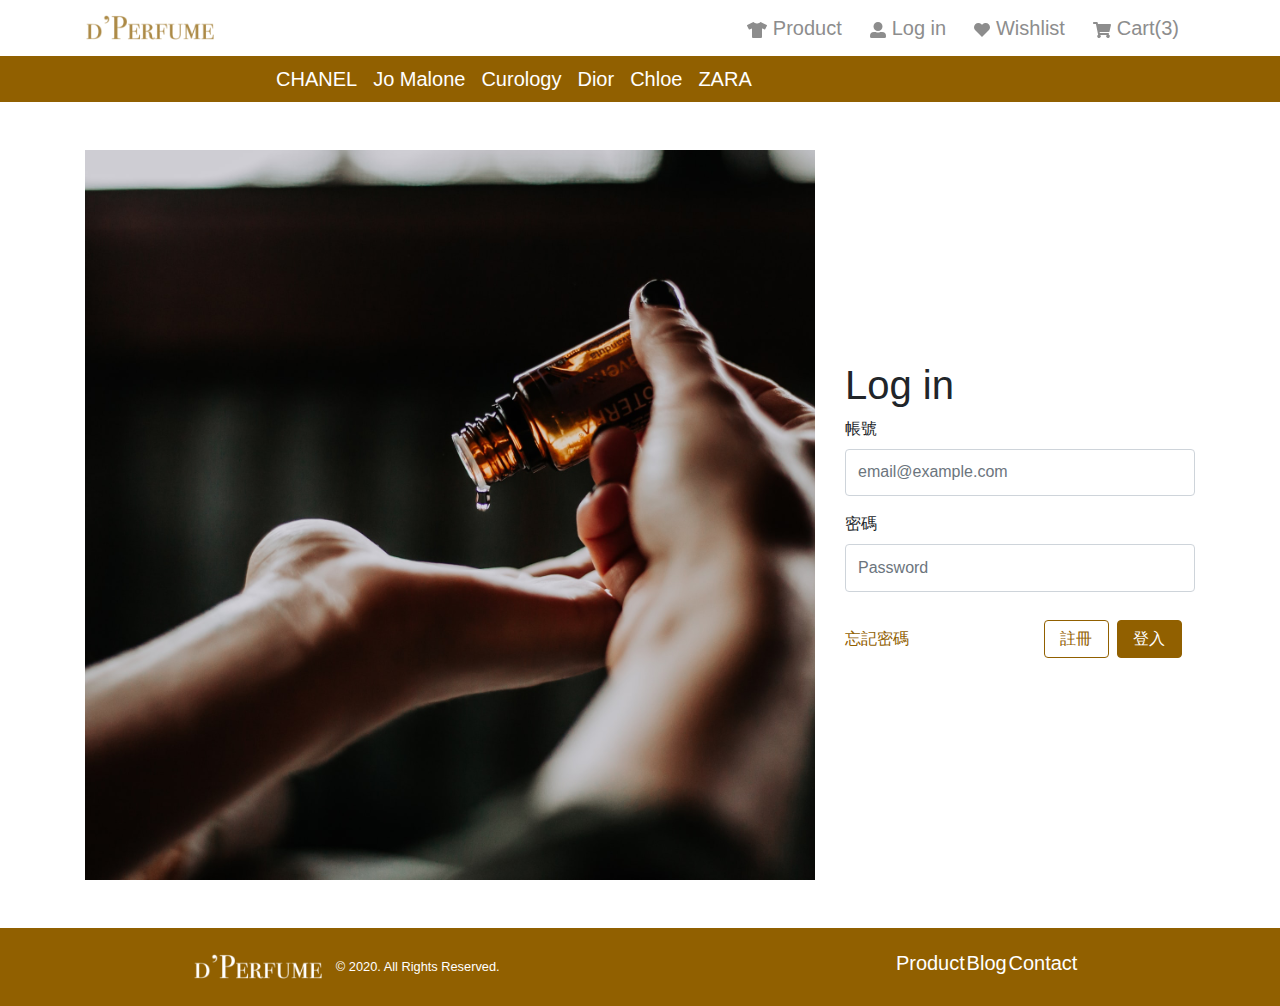
==== logIn.htm @ cc2df84a "Initial commit" ====
<!DOCTYPE html>
<html lang="en">
<head>
    <meta charset="UTF-8">
    <meta name="viewport" content="width=device-width, initial-scale=1.0">
    <title>D‘PERFUME | Product</title>
    <link rel="shortcut icon" href="images/favicon.ico">
    <meta name='description' content='Perfume your day'/>
    <link href="images/favicon.ico" rel="apple-touch-icon" />
    <meta http-equiv="X-UA-Compatible" content="IE=Edge" />
    <link rel="stylesheet" href="css/all.min.css">
    <script type="text/javascript" src="js/all.js"></script>
</head>
<body>
    <div class="container px-0">
        <div class="header row justify-content-between align-items-center px-3 mx-0">
            <a href="index.htm"><img src="images/d’Perfume.png" alt="Logo"></a>
            <ul class="list-unstyled col-8 col-lg-5 d-none d-sm-flex justify-content-between align-items-center mb-0">
                <li><a href="productList.htm">
                    <img src="images/tshirt.svg" alt="Product">
                    Product
                </a></li>
                <li><a href="#">
                    <img src="images/user-alt.svg" alt="Log in">
                    Log in
                </a></li>
                <li><a href="#">
                    <img src="images/Heart.svg" alt="Wishlist">
                    Wishlist
                </a></li>
                <li><a href="#">
                    <img src="images/shopping-cart.svg" alt="Cart(3)">
                    Cart(3)
                </a></li>
            </ul>
            <div class="mob-shoppingCart d-flex d-sm-none justify-content-between align-items-center" >
                <a href="#"><img src="images/shopping-cart.svg" class="img-fluid" alt="購物車"></a>
                <div class="shoppingNum d-flex justify-content-center align-items-center">
                    <p>3</p>
                </div>
                <a data-toggle="collapse" href="#collapseExample" role="button" aria-expanded="false" aria-controls="collapseExample"><img src="images/ham.svg" class="d-block d-sm-none pl-5" alt=""></a>
            </div>
        </div>
    </div>
    <div class="container-fluid d-block d-sm-none p-0">
        <ul class="navbar-nav collapse"  id="collapseExample">
            <li class="nav-item bg-ham text-center border-bottom border-white"><a href="productList.htm" class="nav-link text-white py-3">Product</a></li>
            <li class="nav-item bg-ham text-center border-bottom border-white"><a href="#" class="nav-link text-white py-3">Wishlist</a></li>
            <li class="nav-item bg-ham text-center border-bottom border-white"><a href="#" class="nav-link text-white py-3">Blog</a></li>
            <li class="nav-item bg-ham text-center border-bottom border-white"><a href="#" class="nav-link text-white py-3">Contact</a></li>
            <li class="nav-item bg-ham text-center border-bottom border-white"><a href="logIn.htm" class="nav-link text-white py-3">log in</a></li>
        </ul>
    </div>
    <div class="row brandName px-0 ">
        <div class="navbar col-12 d-none d-sm-flex justify-content-center align-items-center navbar-primaryDark bg-primaryDark">
            <ul class="nav col-11 col-lg-7">
                <li class="nav-item pr-3"><a href="#">CHANEL</a></li>
                <li class="nav-item pr-3"><a href="#">Jo Malone</a></li>
                <li class="nav-item pr-3"><a href="#">Curology</a></li>
                <li class="nav-item pr-3"><a href="#">Dior</a></li>
                <li class="nav-item pr-3"><a href="#">Chloe</a></li>
                <li class="nav-item pr-3"><a href="#">ZARA</a></li>
            </ul>
        </div>
    </div>
    <div class="content container my-5">
        <div class="row align-items-center">
            <img src="images/logIn/1.png" class="col-12 col-lg-8" alt="log in">
            <div class="col-12 col-lg-4 mt-3 mt-lg-0">
                <h1>Log in</h1>
                <form>
                    <div class="form-group">
                        <label for="exampleInputEmail1">帳號</label>
                        <input type="email" class="form-control" id="exampleInputEmail1" aria-describedby="emailHelp" placeholder="email@example.com">
                      </div>
                    <div class="form-group">
                        <label for="exampleInputPassword1">密碼</label>
                        <input type="password" class="form-control" id="exampleInputPassword1" placeholder="Password">
                    </div>
                    <div class="submit d-flex justify-content-between align-items-center">
                        <p class="mb-0"><a href="#">忘記密碼</a></p>
                        <div class="btn">
                            <button type="submit" class="btn btn-primary signOut mr-1">註冊</button>
                            <button type="submit" class="btn btn-primaryDark logIn"><a href="member.htm" class="text-white py-2">登入</a></button>
                        </div>
                    </div>
                </form>
            </div>
        </div>
    </div>
    <div class="footer container-fluid px-0 mt-5">
        <div class="footer-contact">
            <ul class="list-unstyled col-12 d-flex justify-content-around mb-0">
                <li class="col-11 col-sm-5 col-lg-3  px-0 d-flex justify-content-around align-items-center">
                    <a href="#"><img src="images/d’Perfumew.png" alt=""></a>
                    <small class="mb-0">© 2020. All Rights Reserved.</small>
                </li>
                <li class="col-5 col-lg-2 d-none d-sm-flex justify-content-around">
                    <a href="#">Product</a>
                    <a href="#">Blog</a>
                    <a href="#">Contact</a>
                </li>
            </ul>
        </div>

    </div>




    <script src="https://code.jquery.com/jquery-3.5.1.slim.min.js" integrity="sha384-DfXdz2htPH0lsSSs5nCTpuj/zy4C+OGpamoFVy38MVBnE+IbbVYUew+OrCXaRkfj" crossorigin="anonymous"></script>
    <script src="https://cdn.jsdelivr.net/npm/popper.js@1.16.1/dist/umd/popper.min.js" integrity="sha384-9/reFTGAW83EW2RDu2S0VKaIzap3H66lZH81PoYlFhbGU+6BZp6G7niu735Sk7lN" crossorigin="anonymous"></script>
    <script src="https://stackpath.bootstrapcdn.com/bootstrap/4.5.2/js/bootstrap.min.js" integrity="sha384-B4gt1jrGC7Jh4AgTPSdUtOBvfO8shuf57BaghqFfPlYxofvL8/KUEfYiJOMMV+rV" crossorigin="anonymous"></script>
</body>
</html>
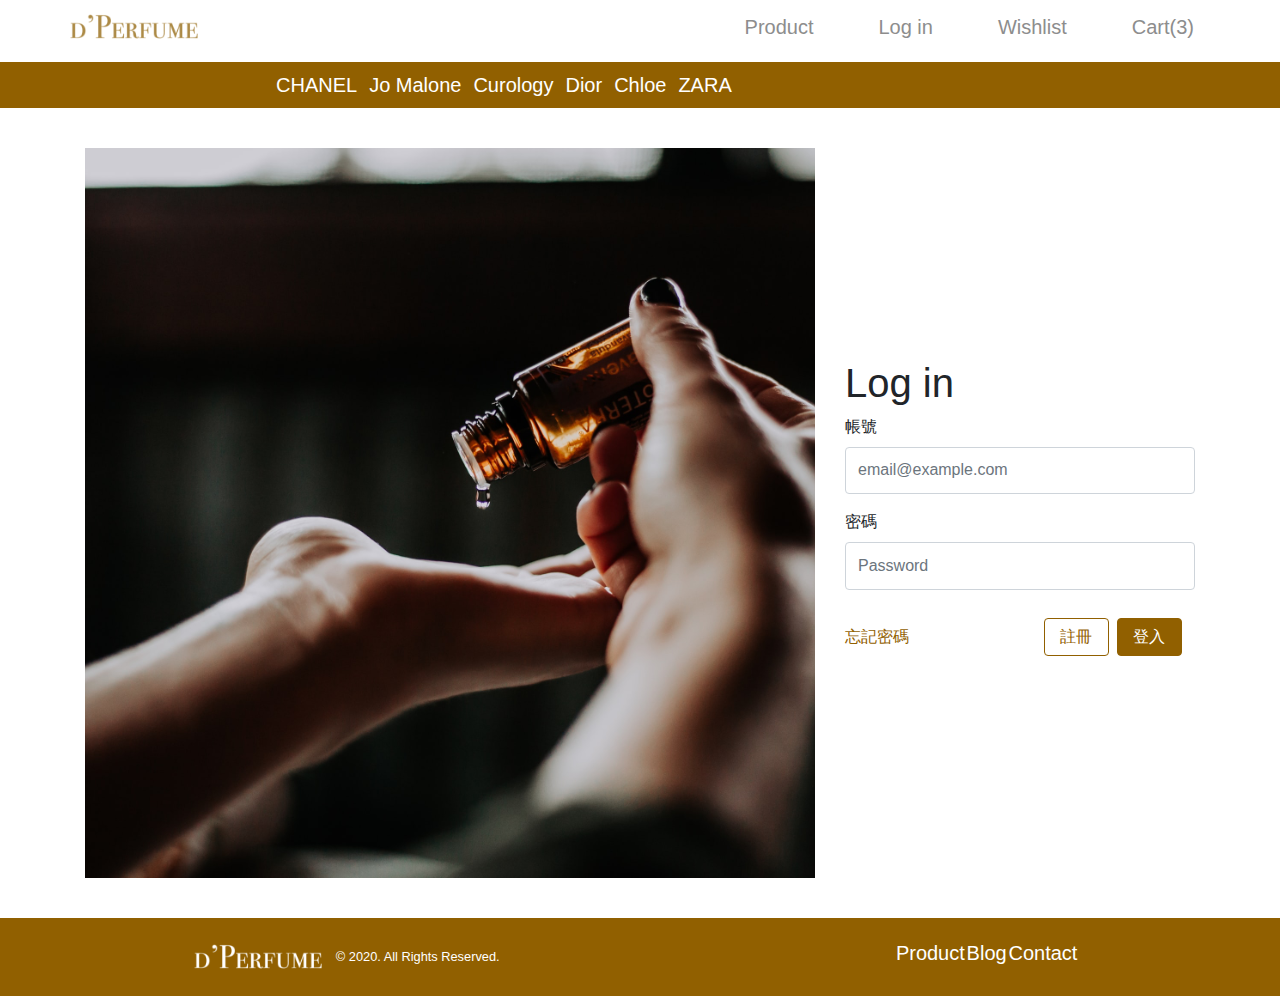
==== commit 436ced7d: "Update logIn.htm" ====
--- a/logIn.htm
+++ b/logIn.htm
@@ -9,47 +9,58 @@
     <link href="images/favicon.ico" rel="apple-touch-icon" />
     <meta http-equiv="X-UA-Compatible" content="IE=Edge" />
     <link rel="stylesheet" href="css/all.min.css">
+    <link rel="stylesheet" href="https://cdnjs.cloudflare.com/ajax/libs/font-awesome/5.14.0/css/all.min.css" integrity="sha512-1PKOgIY59xJ8Co8+NE6FZ+LOAZKjy+KY8iq0G4B3CyeY6wYHN3yt9PW0XpSriVlkMXe40PTKnXrLnZ9+fkDaog==" crossorigin="anonymous" />
     <script type="text/javascript" src="js/all.js"></script>
 </head>
 <body>
-    <div class="container px-0">
-        <div class="header row justify-content-between align-items-center px-3 mx-0">
-            <a href="index.htm"><img src="images/d’Perfume.png" alt="Logo"></a>
-            <ul class="list-unstyled col-8 col-lg-5 d-none d-sm-flex justify-content-between align-items-center mb-0">
-                <li><a href="productList.htm">
-                    <img src="images/tshirt.svg" alt="Product">
-                    Product
-                </a></li>
-                <li><a href="#">
-                    <img src="images/user-alt.svg" alt="Log in">
-                    Log in
-                </a></li>
-                <li><a href="#">
-                    <img src="images/Heart.svg" alt="Wishlist">
-                    Wishlist
-                </a></li>
-                <li><a href="#">
-                    <img src="images/shopping-cart.svg" alt="Cart(3)">
-                    Cart(3)
-                </a></li>
-            </ul>
-            <div class="mob-shoppingCart d-flex d-sm-none justify-content-between align-items-center" >
+    <div class="container m-0 m-sm-auto p-0">
+        <div class="header row justify-content-between px-0 mx-0">
+            <a href="#"  class="ml-3 ml-sm-0 py-2"><img src="images/d’Perfume.png" alt="Logo"></a>
+            <div class="mob-shoppingCart d-flex d-sm-none justify-content-between py-3 mr-3 mr-sm-0" >
                 <a href="#"><img src="images/shopping-cart.svg" class="img-fluid" alt="購物車"></a>
                 <div class="shoppingNum d-flex justify-content-center align-items-center">
                     <p>3</p>
                 </div>
                 <a data-toggle="collapse" href="#collapseExample" role="button" aria-expanded="false" aria-controls="collapseExample"><img src="images/ham.svg" class="d-block d-sm-none pl-5" alt=""></a>
             </div>
+            <ul class="navbar-nav collapse col-12 col-sm-8 col-lg-5 d-sm-flex flex-sm-row justify-content-between p-0"  id="collapseExample">
+                <li class="nav-item order-first order-sm-1 text-center">
+                    <a href="productList.htm" class="navbar-brand h6 d-block py-3">
+                        <i class="pr-1 fas fa-tshirt d-none d-sm-inline-block"></i>
+                        Product
+                    </a>
+                </li>
+                <li class="nav-item text-center order-last order-sm-2">
+                    <a href="logIn.htm" class="navbar-brand h6 d-block py-3">
+                        <i class="pr-1 fas fa-user-alt d-none d-sm-inline-block"></i>
+                        Log in
+                    </a>
+                </li>
+                <li class="nav-item text-center d-block d-sm-none d-sm-none order-3">
+                    <a href="#" class="navbar-brand d-block h6 d-block py-3">
+                        Blog
+                    </a>
+                </li>
+                <li class="nav-item text-center order-2 order-sm-3">
+                    <a href="#" class="navbar-brand h6 d-block py-3">
+                        <i class="fas fa-heart d-none d-sm-inline-block pr-1"></i>
+                        Wishlist
+                    </a>
+                </li>
+                <li class="nav-item text-center d-block d-sm-none order-4">
+                    <a href="#" class="navbar-brand h6 d-block py-3">
+                        <i class="fas fa-heart d-none d-sm-inline-block pr-1"></i>
+                        Contact
+                    </a>
+                </li>
+                <li class="nav-item text-center d-none d-sm-block order-sm-4">
+                    <a href="#" class="navbar-brand h6 d-block py-3">
+                        <i class="fas fa-shopping-cart d-none d-sm-inline-block pr-1"></i>
+                        Cart(3)
+                    </a>
+                </li>
+            </ul>
         </div>
-    </div>
-    <div class="container-fluid d-block d-sm-none p-0">
-        <ul class="navbar-nav collapse"  id="collapseExample">
-            <li class="nav-item bg-ham text-center border-bottom border-white"><a href="productList.htm" class="nav-link text-white py-3">Product</a></li>
-            <li class="nav-item bg-ham text-center border-bottom border-white"><a href="#" class="nav-link text-white py-3">Wishlist</a></li>
-            <li class="nav-item bg-ham text-center border-bottom border-white"><a href="#" class="nav-link text-white py-3">Blog</a></li>
-            <li class="nav-item bg-ham text-center border-bottom border-white"><a href="#" class="nav-link text-white py-3">Contact</a></li>
-            <li class="nav-item bg-ham text-center border-bottom border-white"><a href="logIn.htm" class="nav-link text-white py-3">log in</a></li>
-        </ul>
     </div>
     <div class="row brandName px-0 ">
         <div class="navbar col-12 d-none d-sm-flex justify-content-center align-items-center navbar-primaryDark bg-primaryDark">
@@ -63,9 +74,11 @@
             </ul>
         </div>
     </div>
-    <div class="content container my-5">
+    <div class="content container my-10">
         <div class="row align-items-center">
-            <img src="images/logIn/1.png" class="col-12 col-lg-8" alt="log in">
+            <div class="col-12 col-lg-8">
+                <img src="images/logIn/1.png" class="img-fluid" alt="log in">
+            </div>
             <div class="col-12 col-lg-4 mt-3 mt-lg-0">
                 <h1>Log in</h1>
                 <form>
@@ -88,7 +101,7 @@
             </div>
         </div>
     </div>
-    <div class="footer container-fluid px-0 mt-5">
+    <div class="footer container-fluid px-0">
         <div class="footer-contact">
             <ul class="list-unstyled col-12 d-flex justify-content-around mb-0">
                 <li class="col-11 col-sm-5 col-lg-3  px-0 d-flex justify-content-around align-items-center">
